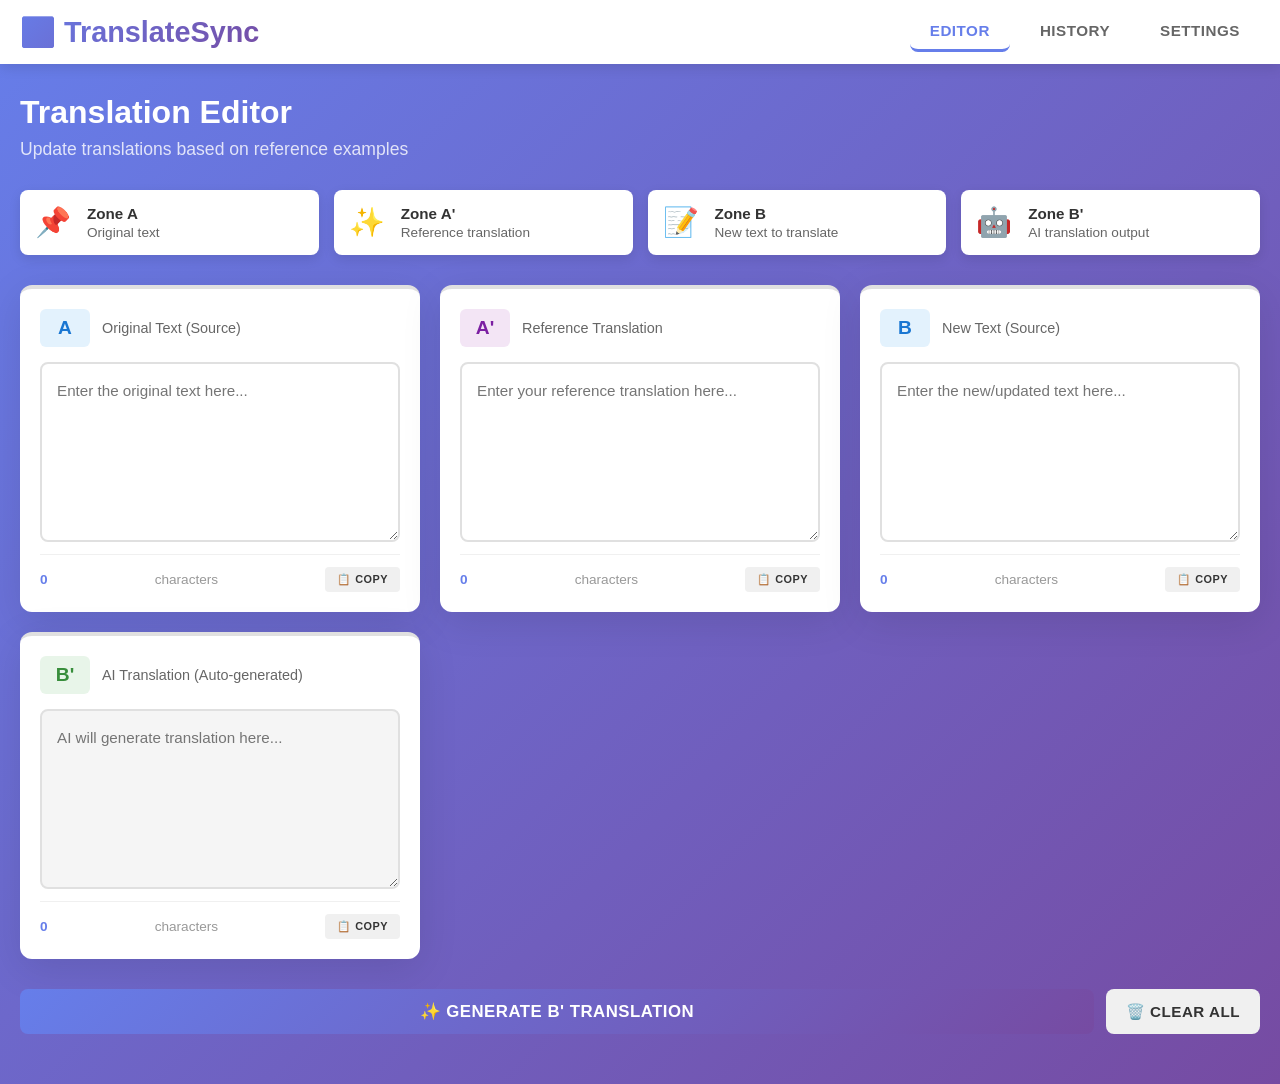
==== index.html @ 2e0e39bb "Initial commit: AI Translation Update Interface with full feature set" ====
<!DOCTYPE html>
<html lang="en">
<head>
    <meta charset="UTF-8">
    <meta name="viewport" content="width=device-width, initial-scale=1.0">
    <title>AI Translation Update Interface</title>
    <link rel="stylesheet" href="styles.css">
</head>
<body>
    <div class="app-container">
        <!-- Navigation -->
        <nav class="navbar">
            <div class="nav-content">
                <h1 class="logo">🔄 TranslateSync</h1>
                <div class="nav-items">
                    <button class="nav-btn active" data-tab="editor">Editor</button>
                    <button class="nav-btn" data-tab="history">History</button>
                    <button class="nav-btn" data-tab="settings">Settings</button>
                </div>
            </div>
        </nav>

        <!-- Main Content -->
        <div class="main-content">
            <!-- Editor Tab -->
            <div class="tab-content active" id="editor-tab">
                <div class="editor-header">
                    <h2>Translation Editor</h2>
                    <p>Update translations based on reference examples</p>
                </div>

                <div class="quick-guide">
                    <div class="guide-item">
                        <span class="guide-icon">📌</span>
                        <div>
                            <h4>Zone A</h4>
                            <p>Original text</p>
                        </div>
                    </div>
                    <div class="guide-item">
                        <span class="guide-icon">✨</span>
                        <div>
                            <h4>Zone A'</h4>
                            <p>Reference translation</p>
                        </div>
                    </div>
                    <div class="guide-item">
                        <span class="guide-icon">📝</span>
                        <div>
                            <h4>Zone B</h4>
                            <p>New text to translate</p>
                        </div>
                    </div>
                    <div class="guide-item">
                        <span class="guide-icon">🤖</span>
                        <div>
                            <h4>Zone B'</h4>
                            <p>AI translation output</p>
                        </div>
                    </div>
                </div>

                <div id="statusMessage" class="status-message"></div>

                <div class="zones-container">
                    <!-- Zone A: Original Text -->
                    <div class="zone">
                        <div class="zone-header">
                            <span class="zone-label source">A</span>
                            <span class="zone-description">Original Text (Source)</span>
                        </div>
                        <textarea id="zoneA" placeholder="Enter the original text here..." class="zone-textarea"></textarea>
                        <div class="zone-footer">
                            <span class="char-count" id="countA">0</span> characters
                            <button class="btn-copy" onclick="copyToClipboard('zoneA')">📋 Copy</button>
                        </div>
                    </div>

                    <!-- Zone A': Reference Translation -->
                    <div class="zone">
                        <div class="zone-header">
                            <span class="zone-label reference">A'</span>
                            <span class="zone-description">Reference Translation</span>
                        </div>
                        <textarea id="zoneAp" placeholder="Enter your reference translation here..." class="zone-textarea"></textarea>
                        <div class="zone-footer">
                            <span class="char-count" id="countAp">0</span> characters
                            <button class="btn-copy" onclick="copyToClipboard('zoneAp')">📋 Copy</button>
                        </div>
                    </div>

                    <!-- Zone B: New Text -->
                    <div class="zone">
                        <div class="zone-header">
                            <span class="zone-label source">B</span>
                            <span class="zone-description">New Text (Source)</span>
                        </div>
                        <textarea id="zoneB" placeholder="Enter the new/updated text here..." class="zone-textarea"></textarea>
                        <div class="zone-footer">
                            <span class="char-count" id="countB">0</span> characters
                            <button class="btn-copy" onclick="copyToClipboard('zoneB')">📋 Copy</button>
                        </div>
                    </div>

                    <!-- Zone B': AI Translation -->
                    <div class="zone">
                        <div class="zone-header">
                            <span class="zone-label ai">B'</span>
                            <span class="zone-description">AI Translation (Auto-generated)</span>
                        </div>
                        <textarea id="zoneBp" placeholder="AI will generate translation here..." class="zone-textarea" disabled></textarea>
                        <div class="zone-footer">
                            <span class="char-count" id="countBp">0</span> characters
                            <button class="btn-copy" onclick="copyToClipboard('zoneBp')">📋 Copy</button>
                        </div>
                    </div>
                </div>

                <div class="button-group">
                    <button class="btn-translate" id="translateBtn" onclick="translateZoneB()">
                        ✨ Generate B' Translation
                    </button>
                    <button class="btn-secondary" onclick="clearAllZones()">
                        🗑️ Clear All
                    </button>
                </div>
            </div>

            <!-- History Tab -->
            <div class="tab-content" id="history-tab">
                <div class="editor-header">
                    <h2>Translation History</h2>
                    <p>Your recent translations</p>
                </div>
                <div id="historyContainer" class="history-container">
                    <p class="empty-state">No translations yet. Start translating to see history!</p>
                </div>
            </div>

            <!-- Settings Tab -->
            <div class="tab-content" id="settings-tab">
                <div class="editor-header">
                    <h2>Settings & Configuration</h2>
                    <p>Customize your translation experience</p>
                </div>
                <div class="settings-grid">
                    <div class="settings-section">
                        <h3>🔑 API Configuration</h3>
                        <div class="setting-group">
                            <label for="apiKey">OpenAI API Key:</label>
                            <div class="input-with-toggle">
                                <input type="password" id="apiKey" placeholder="sk-..." class="setting-input" />
                                <button class="btn-toggle-visibility" onclick="toggleApiKeyVisibility()">👁️</button>
                            </div>
                            <p class="help-text">Get your API key from <a href="https://platform.openai.com/api-keys" target="_blank">OpenAI Platform</a></p>
                        </div>
                    </div>

                    <div class="settings-section">
                        <h3>🤖 Translation Model</h3>
                        <div class="setting-group">
                            <label for="model">Select Model:</label>
                            <select id="model" class="setting-input">
                                <option value="gpt-4-turbo">GPT-4 Turbo (Recommended)</option>
                                <option value="gpt-4">GPT-4</option>
                                <option value="gpt-3.5-turbo">GPT-3.5 Turbo (Fast & Cheap)</option>
                            </select>
                        </div>
                        <div class="setting-group">
                            <label for="temperature">Temperature (Creativity):</label>
                            <input type="range" id="temperature" min="0" max="1" step="0.1" value="0.3" class="setting-input" />
                            <p class="help-text">Lower = more consistent | Higher = more creative</p>
                        </div>
                    </div>

                    <div class="settings-section">
                        <h3>🌍 Language Settings</h3>
                        <div class="setting-group">
                            <label for="targetLanguage">Target Language:</label>
                            <select id="targetLanguage" class="setting-input">
                                <optgroup label="European">
                                    <option value="Spanish">Spanish</option>
                                    <option value="French">French</option>
                                    <option value="German">German</option>
                                    <option value="Italian">Italian</option>
                                    <option value="Portuguese">Portuguese</option>
                                </optgroup>
                                <optgroup label="Asian">
                                    <option value="Japanese">Japanese</option>
                                    <option value="Chinese (Simplified)">Chinese (Simplified)</option>
                                    <option value="Chinese (Traditional)">Chinese (Traditional)</option>
                                    <option value="Korean">Korean</option>
                                    <option value="Thai">Thai</option>
                                </optgroup>
                                <optgroup label="Other">
                                    <option value="Russian">Russian</option>
                                    <option value="Arabic">Arabic</option>
                                    <option value="Hindi">Hindi</option>
                                </optgroup>
                            </select>
                        </div>
                    </div>

                    <div class="settings-section">
                        <h3>💾 Data & Storage</h3>
                        <div class="setting-group">
                            <label>
                                <input type="checkbox" id="autoSave" checked /> Auto-save translations to history
                            </label>
                        </div>
                        <div class="setting-group">
                            <button class="btn-secondary" onclick="downloadHistory()">📥 Download History</button>
                            <button class="btn-secondary btn-danger" onclick="clearHistory()">🗑️ Clear History</button>
                        </div>
                    </div>
                </div>
            </div>
        </div>
    </div>

    <script src="app.js"></script>
</body>
</html>
---- styles.css ----
* {
    margin: 0;
    padding: 0;
    box-sizing: border-box;
}

body {
    font-family: -apple-system, BlinkMacSystemFont, 'Segoe UI', Roboto, Oxygen, Ubuntu, Cantarell, sans-serif;
    background: linear-gradient(135deg, #667eea 0%, #764ba2 100%);
    min-height: 100vh;
    color: #333;
}

.app-container {
    display: flex;
    flex-direction: column;
    min-height: 100vh;
}

/* Navigation */
.navbar {
    background: white;
    box-shadow: 0 4px 12px rgba(0, 0, 0, 0.1);
    position: sticky;
    top: 0;
    z-index: 100;
}

.nav-content {
    max-width: 1400px;
    margin: 0 auto;
    padding: 0 20px;
    display: flex;
    justify-content: space-between;
    align-items: center;
}

.logo {
    font-size: 1.8em;
    font-weight: 700;
    background: linear-gradient(135deg, #667eea 0%, #764ba2 100%);
    -webkit-background-clip: text;
    -webkit-text-fill-color: transparent;
    background-clip: text;
    padding: 15px 0;
}

.nav-items {
    display: flex;
    gap: 10px;
}

.nav-btn {
    padding: 10px 20px;
    border: none;
    background: transparent;
    font-size: 0.95em;
    font-weight: 600;
    cursor: pointer;
    color: #666;
    transition: all 0.3s;
    border-bottom: 3px solid transparent;
}

.nav-btn:hover {
    color: #667eea;
}

.nav-btn.active {
    color: #667eea;
    border-bottom-color: #667eea;
}

/* Main Content */
.main-content {
    flex: 1;
    max-width: 1400px;
    width: 100%;
    margin: 0 auto;
    padding: 30px 20px;
}

.tab-content {
    display: none;
    animation: fadeIn 0.3s ease;
}

.tab-content.active {
    display: block;
}

@keyframes fadeIn {
    from {
        opacity: 0;
        transform: translateY(10px);
    }
    to {
        opacity: 1;
        transform: translateY(0);
    }
}

.editor-header {
    margin-bottom: 30px;
}

.editor-header h2 {
    font-size: 2em;
    color: white;
    margin-bottom: 8px;
}

.editor-header p {
    color: rgba(255, 255, 255, 0.8);
    font-size: 1.1em;
}

/* Quick Guide */
.quick-guide {
    display: grid;
    grid-template-columns: repeat(auto-fit, minmax(200px, 1fr));
    gap: 15px;
    margin-bottom: 30px;
}

.guide-item {
    background: white;
    padding: 15px;
    border-radius: 8px;
    display: flex;
    gap: 12px;
    align-items: flex-start;
    box-shadow: 0 4px 12px rgba(0, 0, 0, 0.1);
}

.guide-icon {
    font-size: 1.8em;
    min-width: 40px;
}

.guide-item h4 {
    font-size: 0.95em;
    color: #333;
    margin-bottom: 3px;
}

.guide-item p {
    font-size: 0.85em;
    color: #666;
}

/* Status Message */
.status-message {
    padding: 15px 20px;
    border-radius: 8px;
    margin-bottom: 20px;
    display: none;
    animation: slideIn 0.3s ease;
    border-left: 4px solid;
}

.status-message.show {
    display: block;
}

.status-message.success {
    background: #e8f5e9;
    color: #2e7d32;
    border-color: #4caf50;
}

.status-message.error {
    background: #ffebee;
    color: #c62828;
    border-color: #f44336;
}

.status-message.loading {
    background: #e3f2fd;
    color: #1565c0;
    border-color: #2196f3;
}

.status-message.info {
    background: #fff3e0;
    color: #e65100;
    border-color: #ff9800;
}

@keyframes slideIn {
    from {
        opacity: 0;
        transform: translateY(-10px);
    }
    to {
        opacity: 1;
        transform: translateY(0);
    }
}

.spinner {
    display: inline-block;
    width: 16px;
    height: 16px;
    border: 2px solid;
    border-right-color: transparent;
    border-radius: 50%;
    animation: spin 0.8s linear infinite;
    margin-right: 8px;
    vertical-align: middle;
}

@keyframes spin {
    to { transform: rotate(360deg); }
}

/* Zones Container */
.zones-container {
    display: grid;
    grid-template-columns: repeat(auto-fit, minmax(320px, 1fr));
    gap: 20px;
    margin-bottom: 30px;
}

.zone {
    background: white;
    border-radius: 12px;
    padding: 20px;
    box-shadow: 0 10px 40px rgba(0, 0, 0, 0.1);
    display: flex;
    flex-direction: column;
    border-top: 4px solid #e0e0e0;
    transition: all 0.3s;
}

.zone:hover {
    box-shadow: 0 15px 50px rgba(0, 0, 0, 0.15);
}

.zone-header {
    display: flex;
    align-items: center;
    margin-bottom: 15px;
    gap: 12px;
}

.zone-label {
    font-size: 1.2em;
    font-weight: 700;
    padding: 8px 14px;
    border-radius: 6px;
    min-width: 50px;
    text-align: center;
    flex-shrink: 0;
}

.zone-label.source {
    background: #e3f2fd;
    color: #1976d2;
}

.zone-label.reference {
    background: #f3e5f5;
    color: #7b1fa2;
}

.zone-label.ai {
    background: #e8f5e9;
    color: #388e3c;
}

.zone-description {
    font-size: 0.9em;
    color: #666;
    font-weight: 500;
}

.zone-textarea {
    flex: 1;
    padding: 15px;
    border: 2px solid #e0e0e0;
    border-radius: 8px;
    font-family: 'Segoe UI', Tahoma, Geneva, Verdana, sans-serif;
    font-size: 0.95em;
    resize: vertical;
    min-height: 180px;
    transition: all 0.3s;
    line-height: 1.6;
}

.zone-textarea:focus {
    outline: none;
    border-color: #667eea;
    box-shadow: 0 0 0 3px rgba(102, 126, 234, 0.1);
}

.zone-textarea:disabled {
    background-color: #f5f5f5;
    color: #999;
    cursor: not-allowed;
}

.zone-footer {
    display: flex;
    justify-content: space-between;
    align-items: center;
    margin-top: 12px;
    padding-top: 12px;
    border-top: 1px solid #f0f0f0;
    font-size: 0.85em;
    color: #999;
}

.char-count {
    font-weight: 600;
    color: #667eea;
}

/* Buttons */
.button-group {
    display: flex;
    gap: 12px;
    margin-bottom: 20px;
    flex-wrap: wrap;
    justify-content: center;
}

button {
    padding: 12px 28px;
    font-size: 1em;
    border: none;
    border-radius: 8px;
    cursor: pointer;
    transition: all 0.3s;
    font-weight: 600;
    text-transform: uppercase;
    letter-spacing: 0.5px;
}

.btn-translate {
    background: linear-gradient(135deg, #667eea 0%, #764ba2 100%);
    color: white;
    flex: 1;
    min-width: 250px;
    font-size: 1.05em;
}

.btn-translate:hover:not(:disabled) {
    transform: translateY(-2px);
    box-shadow: 0 12px 24px rgba(102, 126, 234, 0.4);
}

.btn-translate:disabled {
    opacity: 0.6;
    cursor: not-allowed;
}

.btn-copy {
    background: #f0f0f0;
    color: #333;
    padding: 6px 12px;
    font-size: 0.8em;
    border-radius: 4px;
    transition: all 0.2s;
}

.btn-copy:hover {
    background: #e0e0e0;
    transform: scale(1.05);
}

.btn-secondary {
    background: #f0f0f0;
    color: #333;
    padding: 10px 20px;
    font-size: 0.95em;
}

.btn-secondary:hover {
    background: #e0e0e0;
}

.btn-danger {
    background: #ffebee;
    color: #c62828;
}

.btn-danger:hover {
    background: #ffcdd2;
}

/* Settings */
.settings-grid {
    display: grid;
    grid-template-columns: repeat(auto-fit, minmax(350px, 1fr));
    gap: 20px;
}

.settings-section {
    background: white;
    padding: 25px;
    border-radius: 12px;
    box-shadow: 0 10px 40px rgba(0, 0, 0, 0.1);
}

.settings-section h3 {
    font-size: 1.2em;
    color: #333;
    margin-bottom: 20px;
    padding-bottom: 10px;
    border-bottom: 2px solid #f0f0f0;
}

.setting-group {
    margin-bottom: 18px;
}

.setting-group:last-child {
    margin-bottom: 0;
}

.setting-group label {
    display: block;
    margin-bottom: 8px;
    color: #333;
    font-weight: 600;
    font-size: 0.95em;
}

.setting-input {
    width: 100%;
    padding: 12px;
    border: 2px solid #e0e0e0;
    border-radius: 8px;
    font-size: 0.95em;
    transition: all 0.3s;
}

.setting-input:focus {
    outline: none;
    border-color: #667eea;
    box-shadow: 0 0 0 3px rgba(102, 126, 234, 0.1);
}

.input-with-toggle {
    display: flex;
    gap: 8px;
    align-items: stretch;
}

.input-with-toggle input {
    flex: 1;
}

.btn-toggle-visibility {
    padding: 8px 12px;
    background: #f0f0f0;
    border: 2px solid #e0e0e0;
    border-radius: 8px;
    cursor: pointer;
    font-size: 1em;
}

.btn-toggle-visibility:hover {
    background: #e0e0e0;
}

.help-text {
    font-size: 0.85em;
    color: #999;
    margin-top: 6px;
}

.help-text a {
    color: #667eea;
    text-decoration: none;
}

.help-text a:hover {
    text-decoration: underline;
}

/* History */
.history-container {
    display: grid;
    grid-template-columns: repeat(auto-fill, minmax(300px, 1fr));
    gap: 20px;
}

.history-item {
    background: white;
    padding: 20px;
    border-radius: 12px;
    box-shadow: 0 10px 40px rgba(0, 0, 0, 0.1);
    border-left: 4px solid #667eea;
}

.history-item-time {
    font-size: 0.8em;
    color: #999;
    margin-bottom: 10px;
}

.history-item-text {
    font-size: 0.95em;
    color: #333;
    margin-bottom: 12px;
    line-height: 1.5;
    max-height: 100px;
    overflow: hidden;
    text-overflow: ellipsis;
}

.history-item-text strong {
    color: #667eea;
}

.history-item-actions {
    display: flex;
    gap: 8px;
    margin-top: 12px;
}

.history-item-actions button {
    flex: 1;
    padding: 8px;
    font-size: 0.85em;
}

.empty-state {
    grid-column: 1 / -1;
    text-align: center;
    padding: 60px 20px;
    color: white;
    font-size: 1.1em;
}

/* Responsive */
@media (max-width: 768px) {
    .zones-container {
        grid-template-columns: 1fr;
    }

    .settings-grid {
        grid-template-columns: 1fr;
    }

    .nav-content {
        flex-direction: column;
        gap: 10px;
    }

    .nav-items {
        width: 100%;
        justify-content: space-around;
    }

    .editor-header h2 {
        font-size: 1.5em;
    }

    .button-group {
        flex-direction: column;
    }

    .btn-translate {
        min-width: auto;
    }

    .quick-guide {
        grid-template-columns: repeat(2, 1fr);
    }

    .zone-textarea {
        min-height: 150px;
    }
}

@media (max-width: 480px) {
    .main-content {
        padding: 15px 10px;
    }

    .zones-container {
        gap: 15px;
    }

    .zone {
        padding: 15px;
    }

    .quick-guide {
        grid-template-columns: 1fr;
    }

    .guide-item {
        padding: 12px;
    }

    .logo {
        font-size: 1.3em;
    }
}
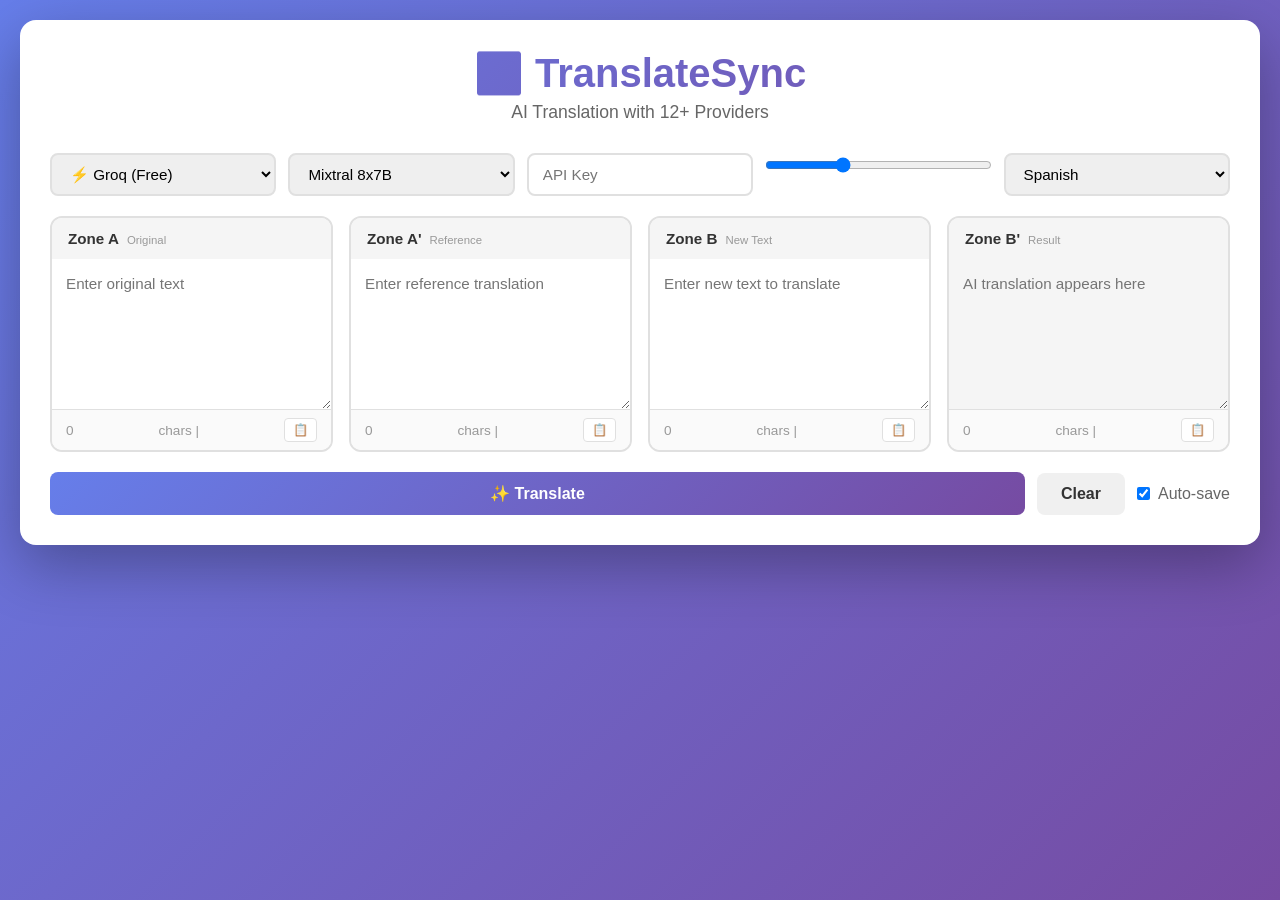
==== commit 1a5b46eb: "Complete rewrite: Multi-provider support with optimized single-page UI" ====
--- a/index.html
+++ b/index.html
@@ -3,218 +3,71 @@
 <head>
     <meta charset="UTF-8">
     <meta name="viewport" content="width=device-width, initial-scale=1.0">
-    <title>AI Translation Update Interface</title>
+    <title>TranslateSync</title>
     <link rel="stylesheet" href="styles.css">
 </head>
 <body>
-    <div class="app-container">
-        <!-- Navigation -->
-        <nav class="navbar">
-            <div class="nav-content">
-                <h1 class="logo">🔄 TranslateSync</h1>
-                <div class="nav-items">
-                    <button class="nav-btn active" data-tab="editor">Editor</button>
-                    <button class="nav-btn" data-tab="history">History</button>
-                    <button class="nav-btn" data-tab="settings">Settings</button>
-                </div>
-            </div>
-        </nav>
+    <div class="container">
+        <header>
+            <h1>🔄 TranslateSync</h1>
+            <p>AI Translation with 12+ Providers</p>
+        </header>
 
-        <!-- Main Content -->
-        <div class="main-content">
-            <!-- Editor Tab -->
-            <div class="tab-content active" id="editor-tab">
-                <div class="editor-header">
-                    <h2>Translation Editor</h2>
-                    <p>Update translations based on reference examples</p>
-                </div>
+        <div class="settings-bar">
+            <select id="provider" class="control">
+                <option value="">Select Provider</option>
+            </select>
+            <select id="model" class="control">
+                <option value="">Select Model</option>
+            </select>
+            <input type="password" id="apiKey" class="control" placeholder="API Key" />
+            <input type="range" id="temperature" class="control" min="0" max="1" step="0.1" value="0.3" title="Temperature" />
+            <select id="language" class="control">
+                <option value="Spanish">Spanish</option>
+                <option value="French">French</option>
+                <option value="German">German</option>
+                <option value="Japanese">Japanese</option>
+                <option value="Chinese (Simplified)">Chinese (Simplified)</option>
+                <option value="Korean">Korean</option>
+                <option value="Portuguese">Portuguese</option>
+                <option value="Russian">Russian</option>
+                <option value="Arabic">Arabic</option>
+                <option value="Italian">Italian</option>
+            </select>
+        </div>
 
-                <div class="quick-guide">
-                    <div class="guide-item">
-                        <span class="guide-icon">📌</span>
-                        <div>
-                            <h4>Zone A</h4>
-                            <p>Original text</p>
-                        </div>
-                    </div>
-                    <div class="guide-item">
-                        <span class="guide-icon">✨</span>
-                        <div>
-                            <h4>Zone A'</h4>
-                            <p>Reference translation</p>
-                        </div>
-                    </div>
-                    <div class="guide-item">
-                        <span class="guide-icon">📝</span>
-                        <div>
-                            <h4>Zone B</h4>
-                            <p>New text to translate</p>
-                        </div>
-                    </div>
-                    <div class="guide-item">
-                        <span class="guide-icon">🤖</span>
-                        <div>
-                            <h4>Zone B'</h4>
-                            <p>AI translation output</p>
-                        </div>
-                    </div>
-                </div>
+        <div class="status" id="status"></div>
 
-                <div id="statusMessage" class="status-message"></div>
-
-                <div class="zones-container">
-                    <!-- Zone A: Original Text -->
-                    <div class="zone">
-                        <div class="zone-header">
-                            <span class="zone-label source">A</span>
-                            <span class="zone-description">Original Text (Source)</span>
-                        </div>
-                        <textarea id="zoneA" placeholder="Enter the original text here..." class="zone-textarea"></textarea>
-                        <div class="zone-footer">
-                            <span class="char-count" id="countA">0</span> characters
-                            <button class="btn-copy" onclick="copyToClipboard('zoneA')">📋 Copy</button>
-                        </div>
-                    </div>
-
-                    <!-- Zone A': Reference Translation -->
-                    <div class="zone">
-                        <div class="zone-header">
-                            <span class="zone-label reference">A'</span>
-                            <span class="zone-description">Reference Translation</span>
-                        </div>
-                        <textarea id="zoneAp" placeholder="Enter your reference translation here..." class="zone-textarea"></textarea>
-                        <div class="zone-footer">
-                            <span class="char-count" id="countAp">0</span> characters
-                            <button class="btn-copy" onclick="copyToClipboard('zoneAp')">📋 Copy</button>
-                        </div>
-                    </div>
-
-                    <!-- Zone B: New Text -->
-                    <div class="zone">
-                        <div class="zone-header">
-                            <span class="zone-label source">B</span>
-                            <span class="zone-description">New Text (Source)</span>
-                        </div>
-                        <textarea id="zoneB" placeholder="Enter the new/updated text here..." class="zone-textarea"></textarea>
-                        <div class="zone-footer">
-                            <span class="char-count" id="countB">0</span> characters
-                            <button class="btn-copy" onclick="copyToClipboard('zoneB')">📋 Copy</button>
-                        </div>
-                    </div>
-
-                    <!-- Zone B': AI Translation -->
-                    <div class="zone">
-                        <div class="zone-header">
-                            <span class="zone-label ai">B'</span>
-                            <span class="zone-description">AI Translation (Auto-generated)</span>
-                        </div>
-                        <textarea id="zoneBp" placeholder="AI will generate translation here..." class="zone-textarea" disabled></textarea>
-                        <div class="zone-footer">
-                            <span class="char-count" id="countBp">0</span> characters
-                            <button class="btn-copy" onclick="copyToClipboard('zoneBp')">📋 Copy</button>
-                        </div>
-                    </div>
-                </div>
-
-                <div class="button-group">
-                    <button class="btn-translate" id="translateBtn" onclick="translateZoneB()">
-                        ✨ Generate B' Translation
-                    </button>
-                    <button class="btn-secondary" onclick="clearAllZones()">
-                        🗑️ Clear All
-                    </button>
-                </div>
+        <div class="zones">
+            <div class="zone">
+                <label>Zone A<br><small>Original</small></label>
+                <textarea id="zoneA" placeholder="Enter original text"></textarea>
+                <div class="zone-info"><span id="countA">0</span> chars | <button class="btn-mini" onclick="copy('zoneA')">📋</button></div>
             </div>
 
-            <!-- History Tab -->
-            <div class="tab-content" id="history-tab">
-                <div class="editor-header">
-                    <h2>Translation History</h2>
-                    <p>Your recent translations</p>
-                </div>
-                <div id="historyContainer" class="history-container">
-                    <p class="empty-state">No translations yet. Start translating to see history!</p>
-                </div>
+            <div class="zone">
+                <label>Zone A'<br><small>Reference</small></label>
+                <textarea id="zoneAp" placeholder="Enter reference translation"></textarea>
+                <div class="zone-info"><span id="countAp">0</span> chars | <button class="btn-mini" onclick="copy('zoneAp')">📋</button></div>
             </div>
 
-            <!-- Settings Tab -->
-            <div class="tab-content" id="settings-tab">
-                <div class="editor-header">
-                    <h2>Settings & Configuration</h2>
-                    <p>Customize your translation experience</p>
-                </div>
-                <div class="settings-grid">
-                    <div class="settings-section">
-                        <h3>🔑 API Configuration</h3>
-                        <div class="setting-group">
-                            <label for="apiKey">OpenAI API Key:</label>
-                            <div class="input-with-toggle">
-                                <input type="password" id="apiKey" placeholder="sk-..." class="setting-input" />
-                                <button class="btn-toggle-visibility" onclick="toggleApiKeyVisibility()">👁️</button>
-                            </div>
-                            <p class="help-text">Get your API key from <a href="https://platform.openai.com/api-keys" target="_blank">OpenAI Platform</a></p>
-                        </div>
-                    </div>
+            <div class="zone">
+                <label>Zone B<br><small>New Text</small></label>
+                <textarea id="zoneB" placeholder="Enter new text to translate"></textarea>
+                <div class="zone-info"><span id="countB">0</span> chars | <button class="btn-mini" onclick="copy('zoneB')">📋</button></div>
+            </div>
 
-                    <div class="settings-section">
-                        <h3>🤖 Translation Model</h3>
-                        <div class="setting-group">
-                            <label for="model">Select Model:</label>
-                            <select id="model" class="setting-input">
-                                <option value="gpt-4-turbo">GPT-4 Turbo (Recommended)</option>
-                                <option value="gpt-4">GPT-4</option>
-                                <option value="gpt-3.5-turbo">GPT-3.5 Turbo (Fast & Cheap)</option>
-                            </select>
-                        </div>
-                        <div class="setting-group">
-                            <label for="temperature">Temperature (Creativity):</label>
-                            <input type="range" id="temperature" min="0" max="1" step="0.1" value="0.3" class="setting-input" />
-                            <p class="help-text">Lower = more consistent | Higher = more creative</p>
-                        </div>
-                    </div>
+            <div class="zone">
+                <label>Zone B'<br><small>Result</small></label>
+                <textarea id="zoneBp" placeholder="AI translation appears here" disabled></textarea>
+                <div class="zone-info"><span id="countBp">0</span> chars | <button class="btn-mini" onclick="copy('zoneBp')">📋</button></div>
+            </div>
+        </div>
 
-                    <div class="settings-section">
-                        <h3>🌍 Language Settings</h3>
-                        <div class="setting-group">
-                            <label for="targetLanguage">Target Language:</label>
-                            <select id="targetLanguage" class="setting-input">
-                                <optgroup label="European">
-                                    <option value="Spanish">Spanish</option>
-                                    <option value="French">French</option>
-                                    <option value="German">German</option>
-                                    <option value="Italian">Italian</option>
-                                    <option value="Portuguese">Portuguese</option>
-                                </optgroup>
-                                <optgroup label="Asian">
-                                    <option value="Japanese">Japanese</option>
-                                    <option value="Chinese (Simplified)">Chinese (Simplified)</option>
-                                    <option value="Chinese (Traditional)">Chinese (Traditional)</option>
-                                    <option value="Korean">Korean</option>
-                                    <option value="Thai">Thai</option>
-                                </optgroup>
-                                <optgroup label="Other">
-                                    <option value="Russian">Russian</option>
-                                    <option value="Arabic">Arabic</option>
-                                    <option value="Hindi">Hindi</option>
-                                </optgroup>
-                            </select>
-                        </div>
-                    </div>
-
-                    <div class="settings-section">
-                        <h3>💾 Data & Storage</h3>
-                        <div class="setting-group">
-                            <label>
-                                <input type="checkbox" id="autoSave" checked /> Auto-save translations to history
-                            </label>
-                        </div>
-                        <div class="setting-group">
-                            <button class="btn-secondary" onclick="downloadHistory()">📥 Download History</button>
-                            <button class="btn-secondary btn-danger" onclick="clearHistory()">🗑️ Clear History</button>
-                        </div>
-                    </div>
-                </div>
-            </div>
+        <div class="actions">
+            <button class="btn-primary" onclick="translate()">✨ Translate</button>
+            <button class="btn-secondary" onclick="clear()">Clear</button>
+            <label><input type="checkbox" id="autoSave" checked /> Auto-save</label>
         </div>
     </div>
 
--- a/styles.css
+++ b/styles.css
@@ -5,599 +5,263 @@
 }
 
 body {
-    font-family: -apple-system, BlinkMacSystemFont, 'Segoe UI', Roboto, Oxygen, Ubuntu, Cantarell, sans-serif;
+    font-family: -apple-system, BlinkMacSystemFont, 'Segoe UI', Roboto, sans-serif;
     background: linear-gradient(135deg, #667eea 0%, #764ba2 100%);
     min-height: 100vh;
-    color: #333;
-}
-
-.app-container {
-    display: flex;
-    flex-direction: column;
-    min-height: 100vh;
-}
-
-/* Navigation */
-.navbar {
-    background: white;
-    box-shadow: 0 4px 12px rgba(0, 0, 0, 0.1);
-    position: sticky;
-    top: 0;
-    z-index: 100;
-}
-
-.nav-content {
+    padding: 20px;
+}
+
+.container {
     max-width: 1400px;
     margin: 0 auto;
-    padding: 0 20px;
-    display: flex;
-    justify-content: space-between;
-    align-items: center;
-}
-
-.logo {
-    font-size: 1.8em;
-    font-weight: 700;
+    background: white;
+    border-radius: 16px;
+    padding: 30px;
+    box-shadow: 0 20px 60px rgba(0, 0, 0, 0.3);
+}
+
+header {
+    text-align: center;
+    margin-bottom: 30px;
+}
+
+header h1 {
+    font-size: 2.5em;
     background: linear-gradient(135deg, #667eea 0%, #764ba2 100%);
     -webkit-background-clip: text;
     -webkit-text-fill-color: transparent;
-    background-clip: text;
-    padding: 15px 0;
-}
-
-.nav-items {
-    display: flex;
-    gap: 10px;
-}
-
-.nav-btn {
-    padding: 10px 20px;
-    border: none;
-    background: transparent;
-    font-size: 0.95em;
-    font-weight: 600;
-    cursor: pointer;
+    margin-bottom: 5px;
+}
+
+header p {
     color: #666;
-    transition: all 0.3s;
-    border-bottom: 3px solid transparent;
-}
-
-.nav-btn:hover {
-    color: #667eea;
-}
-
-.nav-btn.active {
-    color: #667eea;
-    border-bottom-color: #667eea;
-}
-
-/* Main Content */
-.main-content {
-    flex: 1;
-    max-width: 1400px;
-    width: 100%;
-    margin: 0 auto;
-    padding: 30px 20px;
-}
-
-.tab-content {
-    display: none;
-    animation: fadeIn 0.3s ease;
-}
-
-.tab-content.active {
-    display: block;
-}
-
-@keyframes fadeIn {
-    from {
-        opacity: 0;
-        transform: translateY(10px);
-    }
-    to {
-        opacity: 1;
-        transform: translateY(0);
-    }
-}
-
-.editor-header {
-    margin-bottom: 30px;
-}
-
-.editor-header h2 {
-    font-size: 2em;
-    color: white;
-    margin-bottom: 8px;
-}
-
-.editor-header p {
-    color: rgba(255, 255, 255, 0.8);
     font-size: 1.1em;
 }
 
-/* Quick Guide */
-.quick-guide {
+.settings-bar {
     display: grid;
-    grid-template-columns: repeat(auto-fit, minmax(200px, 1fr));
-    gap: 15px;
-    margin-bottom: 30px;
-}
-
-.guide-item {
-    background: white;
-    padding: 15px;
-    border-radius: 8px;
-    display: flex;
-    gap: 12px;
-    align-items: flex-start;
-    box-shadow: 0 4px 12px rgba(0, 0, 0, 0.1);
-}
-
-.guide-icon {
-    font-size: 1.8em;
-    min-width: 40px;
-}
-
-.guide-item h4 {
-    font-size: 0.95em;
-    color: #333;
-    margin-bottom: 3px;
-}
-
-.guide-item p {
-    font-size: 0.85em;
-    color: #666;
-}
-
-/* Status Message */
-.status-message {
-    padding: 15px 20px;
-    border-radius: 8px;
-    margin-bottom: 20px;
-    display: none;
-    animation: slideIn 0.3s ease;
-    border-left: 4px solid;
-}
-
-.status-message.show {
-    display: block;
-}
-
-.status-message.success {
-    background: #e8f5e9;
-    color: #2e7d32;
-    border-color: #4caf50;
-}
-
-.status-message.error {
-    background: #ffebee;
-    color: #c62828;
-    border-color: #f44336;
-}
-
-.status-message.loading {
-    background: #e3f2fd;
-    color: #1565c0;
-    border-color: #2196f3;
-}
-
-.status-message.info {
-    background: #fff3e0;
-    color: #e65100;
-    border-color: #ff9800;
-}
-
-@keyframes slideIn {
-    from {
-        opacity: 0;
-        transform: translateY(-10px);
-    }
-    to {
-        opacity: 1;
-        transform: translateY(0);
-    }
-}
-
-.spinner {
-    display: inline-block;
-    width: 16px;
-    height: 16px;
-    border: 2px solid;
-    border-right-color: transparent;
-    border-radius: 50%;
-    animation: spin 0.8s linear infinite;
-    margin-right: 8px;
-    vertical-align: middle;
-}
-
-@keyframes spin {
-    to { transform: rotate(360deg); }
-}
-
-/* Zones Container */
-.zones-container {
-    display: grid;
-    grid-template-columns: repeat(auto-fit, minmax(320px, 1fr));
-    gap: 20px;
-    margin-bottom: 30px;
-}
-
-.zone {
-    background: white;
-    border-radius: 12px;
-    padding: 20px;
-    box-shadow: 0 10px 40px rgba(0, 0, 0, 0.1);
-    display: flex;
-    flex-direction: column;
-    border-top: 4px solid #e0e0e0;
-    transition: all 0.3s;
-}
-
-.zone:hover {
-    box-shadow: 0 15px 50px rgba(0, 0, 0, 0.15);
-}
-
-.zone-header {
-    display: flex;
-    align-items: center;
-    margin-bottom: 15px;
-    gap: 12px;
-}
-
-.zone-label {
-    font-size: 1.2em;
-    font-weight: 700;
-    padding: 8px 14px;
-    border-radius: 6px;
-    min-width: 50px;
-    text-align: center;
-    flex-shrink: 0;
-}
-
-.zone-label.source {
-    background: #e3f2fd;
-    color: #1976d2;
-}
-
-.zone-label.reference {
-    background: #f3e5f5;
-    color: #7b1fa2;
-}
-
-.zone-label.ai {
-    background: #e8f5e9;
-    color: #388e3c;
-}
-
-.zone-description {
-    font-size: 0.9em;
-    color: #666;
-    font-weight: 500;
-}
-
-.zone-textarea {
-    flex: 1;
-    padding: 15px;
-    border: 2px solid #e0e0e0;
-    border-radius: 8px;
-    font-family: 'Segoe UI', Tahoma, Geneva, Verdana, sans-serif;
-    font-size: 0.95em;
-    resize: vertical;
-    min-height: 180px;
-    transition: all 0.3s;
-    line-height: 1.6;
-}
-
-.zone-textarea:focus {
-    outline: none;
-    border-color: #667eea;
-    box-shadow: 0 0 0 3px rgba(102, 126, 234, 0.1);
-}
-
-.zone-textarea:disabled {
-    background-color: #f5f5f5;
-    color: #999;
-    cursor: not-allowed;
-}
-
-.zone-footer {
-    display: flex;
-    justify-content: space-between;
-    align-items: center;
-    margin-top: 12px;
-    padding-top: 12px;
-    border-top: 1px solid #f0f0f0;
-    font-size: 0.85em;
-    color: #999;
-}
-
-.char-count {
-    font-weight: 600;
-    color: #667eea;
-}
-
-/* Buttons */
-.button-group {
-    display: flex;
+    grid-template-columns: repeat(auto-fit, minmax(150px, 1fr));
     gap: 12px;
     margin-bottom: 20px;
-    flex-wrap: wrap;
-    justify-content: center;
-}
-
-button {
-    padding: 12px 28px;
-    font-size: 1em;
-    border: none;
-    border-radius: 8px;
-    cursor: pointer;
-    transition: all 0.3s;
-    font-weight: 600;
-    text-transform: uppercase;
-    letter-spacing: 0.5px;
-}
-
-.btn-translate {
-    background: linear-gradient(135deg, #667eea 0%, #764ba2 100%);
-    color: white;
-    flex: 1;
-    min-width: 250px;
-    font-size: 1.05em;
-}
-
-.btn-translate:hover:not(:disabled) {
-    transform: translateY(-2px);
-    box-shadow: 0 12px 24px rgba(102, 126, 234, 0.4);
-}
-
-.btn-translate:disabled {
-    opacity: 0.6;
-    cursor: not-allowed;
-}
-
-.btn-copy {
-    background: #f0f0f0;
-    color: #333;
-    padding: 6px 12px;
-    font-size: 0.8em;
-    border-radius: 4px;
-    transition: all 0.2s;
-}
-
-.btn-copy:hover {
-    background: #e0e0e0;
-    transform: scale(1.05);
-}
-
-.btn-secondary {
-    background: #f0f0f0;
-    color: #333;
-    padding: 10px 20px;
-    font-size: 0.95em;
-}
-
-.btn-secondary:hover {
-    background: #e0e0e0;
-}
-
-.btn-danger {
-    background: #ffebee;
-    color: #c62828;
-}
-
-.btn-danger:hover {
-    background: #ffcdd2;
-}
-
-/* Settings */
-.settings-grid {
-    display: grid;
-    grid-template-columns: repeat(auto-fit, minmax(350px, 1fr));
-    gap: 20px;
-}
-
-.settings-section {
-    background: white;
-    padding: 25px;
-    border-radius: 12px;
-    box-shadow: 0 10px 40px rgba(0, 0, 0, 0.1);
-}
-
-.settings-section h3 {
-    font-size: 1.2em;
-    color: #333;
-    margin-bottom: 20px;
-    padding-bottom: 10px;
-    border-bottom: 2px solid #f0f0f0;
-}
-
-.setting-group {
-    margin-bottom: 18px;
-}
-
-.setting-group:last-child {
-    margin-bottom: 0;
-}
-
-.setting-group label {
-    display: block;
-    margin-bottom: 8px;
-    color: #333;
-    font-weight: 600;
-    font-size: 0.95em;
-}
-
-.setting-input {
-    width: 100%;
-    padding: 12px;
+}
+
+.control {
+    padding: 10px 14px;
     border: 2px solid #e0e0e0;
     border-radius: 8px;
     font-size: 0.95em;
     transition: all 0.3s;
 }
 
-.setting-input:focus {
+.control:focus {
     outline: none;
     border-color: #667eea;
     box-shadow: 0 0 0 3px rgba(102, 126, 234, 0.1);
 }
 
-.input-with-toggle {
-    display: flex;
-    gap: 8px;
-    align-items: stretch;
-}
-
-.input-with-toggle input {
+input[type="range"] {
+    height: 8px;
+    cursor: pointer;
+}
+
+.status {
+    padding: 12px 16px;
+    border-radius: 8px;
+    margin-bottom: 20px;
+    display: none;
+    font-weight: 500;
+}
+
+.status.show {
+    display: block;
+    animation: slideDown 0.3s ease;
+}
+
+.status.success {
+    background: #e8f5e9;
+    color: #2e7d32;
+    border-left: 4px solid #4caf50;
+}
+
+.status.error {
+    background: #ffebee;
+    color: #c62828;
+    border-left: 4px solid #f44336;
+}
+
+.status.loading {
+    background: #e3f2fd;
+    color: #1565c0;
+    border-left: 4px solid #2196f3;
+}
+
+@keyframes slideDown {
+    from {
+        opacity: 0;
+        transform: translateY(-10px);
+    }
+    to {
+        opacity: 1;
+        transform: translateY(0);
+    }
+}
+
+.zones {
+    display: grid;
+    grid-template-columns: repeat(auto-fit, minmax(280px, 1fr));
+    gap: 16px;
+    margin-bottom: 20px;
+}
+
+.zone {
+    display: flex;
+    flex-direction: column;
+    border: 2px solid #e0e0e0;
+    border-radius: 12px;
+    overflow: hidden;
+    transition: all 0.3s;
+}
+
+.zone:hover {
+    border-color: #667eea;
+    box-shadow: 0 8px 24px rgba(102, 126, 234, 0.15);
+}
+
+.zone label {
+    padding: 12px 16px;
+    background: #f5f5f5;
+    font-weight: 600;
+    font-size: 0.95em;
+    color: #333;
+}
+
+.zone small {
+    display: block;
+    color: #999;
+    font-size: 0.75em;
+    font-weight: 400;
+    margin-top: 3px;
+}
+
+.zone textarea {
     flex: 1;
-}
-
-.btn-toggle-visibility {
-    padding: 8px 12px;
-    background: #f0f0f0;
-    border: 2px solid #e0e0e0;
-    border-radius: 8px;
-    cursor: pointer;
-    font-size: 1em;
-}
-
-.btn-toggle-visibility:hover {
-    background: #e0e0e0;
-}
-
-.help-text {
+    padding: 14px;
+    border: none;
+    font-family: inherit;
+    font-size: 0.95em;
+    resize: vertical;
+    min-height: 150px;
+    line-height: 1.5;
+}
+
+.zone textarea:focus {
+    outline: none;
+    background: #fafafa;
+}
+
+.zone textarea:disabled {
+    background: #f5f5f5;
+    color: #999;
+}
+
+.zone-info {
+    padding: 8px 14px;
+    background: #fafafa;
     font-size: 0.85em;
     color: #999;
-    margin-top: 6px;
-}
-
-.help-text a {
-    color: #667eea;
-    text-decoration: none;
-}
-
-.help-text a:hover {
-    text-decoration: underline;
-}
-
-/* History */
-.history-container {
-    display: grid;
-    grid-template-columns: repeat(auto-fill, minmax(300px, 1fr));
-    gap: 20px;
-}
-
-.history-item {
+    display: flex;
+    justify-content: space-between;
+    align-items: center;
+    border-top: 1px solid #e0e0e0;
+}
+
+.btn-mini {
     background: white;
-    padding: 20px;
-    border-radius: 12px;
-    box-shadow: 0 10px 40px rgba(0, 0, 0, 0.1);
-    border-left: 4px solid #667eea;
-}
-
-.history-item-time {
-    font-size: 0.8em;
-    color: #999;
-    margin-bottom: 10px;
-}
-
-.history-item-text {
-    font-size: 0.95em;
+    border: 1px solid #e0e0e0;
+    padding: 4px 8px;
+    border-radius: 4px;
+    cursor: pointer;
+    font-size: 0.9em;
+    transition: all 0.2s;
+}
+
+.btn-mini:hover {
+    background: #f0f0f0;
+}
+
+.actions {
+    display: flex;
+    gap: 12px;
+    align-items: center;
+    flex-wrap: wrap;
+}
+
+button {
+    border: none;
+    border-radius: 8px;
+    padding: 12px 24px;
+    font-size: 1em;
+    font-weight: 600;
+    cursor: pointer;
+    transition: all 0.3s;
+}
+
+.btn-primary {
+    background: linear-gradient(135deg, #667eea 0%, #764ba2 100%);
+    color: white;
+    flex: 1;
+    min-width: 200px;
+}
+
+.btn-primary:hover {
+    transform: translateY(-2px);
+    box-shadow: 0 8px 20px rgba(102, 126, 234, 0.4);
+}
+
+.btn-primary:disabled {
+    opacity: 0.6;
+    cursor: not-allowed;
+}
+
+.btn-secondary {
+    background: #f0f0f0;
     color: #333;
-    margin-bottom: 12px;
-    line-height: 1.5;
-    max-height: 100px;
-    overflow: hidden;
-    text-overflow: ellipsis;
-}
-
-.history-item-text strong {
-    color: #667eea;
-}
-
-.history-item-actions {
-    display: flex;
+}
+
+.btn-secondary:hover {
+    background: #e0e0e0;
+}
+
+label {
+    display: flex;
+    align-items: center;
     gap: 8px;
-    margin-top: 12px;
-}
-
-.history-item-actions button {
-    flex: 1;
-    padding: 8px;
-    font-size: 0.85em;
-}
-
-.empty-state {
-    grid-column: 1 / -1;
-    text-align: center;
-    padding: 60px 20px;
-    color: white;
-    font-size: 1.1em;
-}
-
-/* Responsive */
+    font-weight: 500;
+    color: #666;
+}
+
+input[type="checkbox"] {
+    cursor: pointer;
+}
+
 @media (max-width: 768px) {
-    .zones-container {
+    .container {
+        padding: 20px;
+    }
+
+    header h1 {
+        font-size: 1.8em;
+    }
+
+    .zones {
         grid-template-columns: 1fr;
     }
 
-    .settings-grid {
-        grid-template-columns: 1fr;
-    }
-
-    .nav-content {
-        flex-direction: column;
-        gap: 10px;
-    }
-
-    .nav-items {
-        width: 100%;
-        justify-content: space-around;
-    }
-
-    .editor-header h2 {
-        font-size: 1.5em;
-    }
-
-    .button-group {
-        flex-direction: column;
-    }
-
-    .btn-translate {
+    .settings-bar {
+        grid-template-columns: repeat(2, 1fr);
+    }
+
+    .btn-primary {
         min-width: auto;
     }
-
-    .quick-guide {
-        grid-template-columns: repeat(2, 1fr);
-    }
-
-    .zone-textarea {
-        min-height: 150px;
-    }
-}
-
-@media (max-width: 480px) {
-    .main-content {
-        padding: 15px 10px;
-    }
-
-    .zones-container {
-        gap: 15px;
-    }
-
-    .zone {
-        padding: 15px;
-    }
-
-    .quick-guide {
-        grid-template-columns: 1fr;
-    }
-
-    .guide-item {
-        padding: 12px;
-    }
-
-    .logo {
-        font-size: 1.3em;
-    }
 }
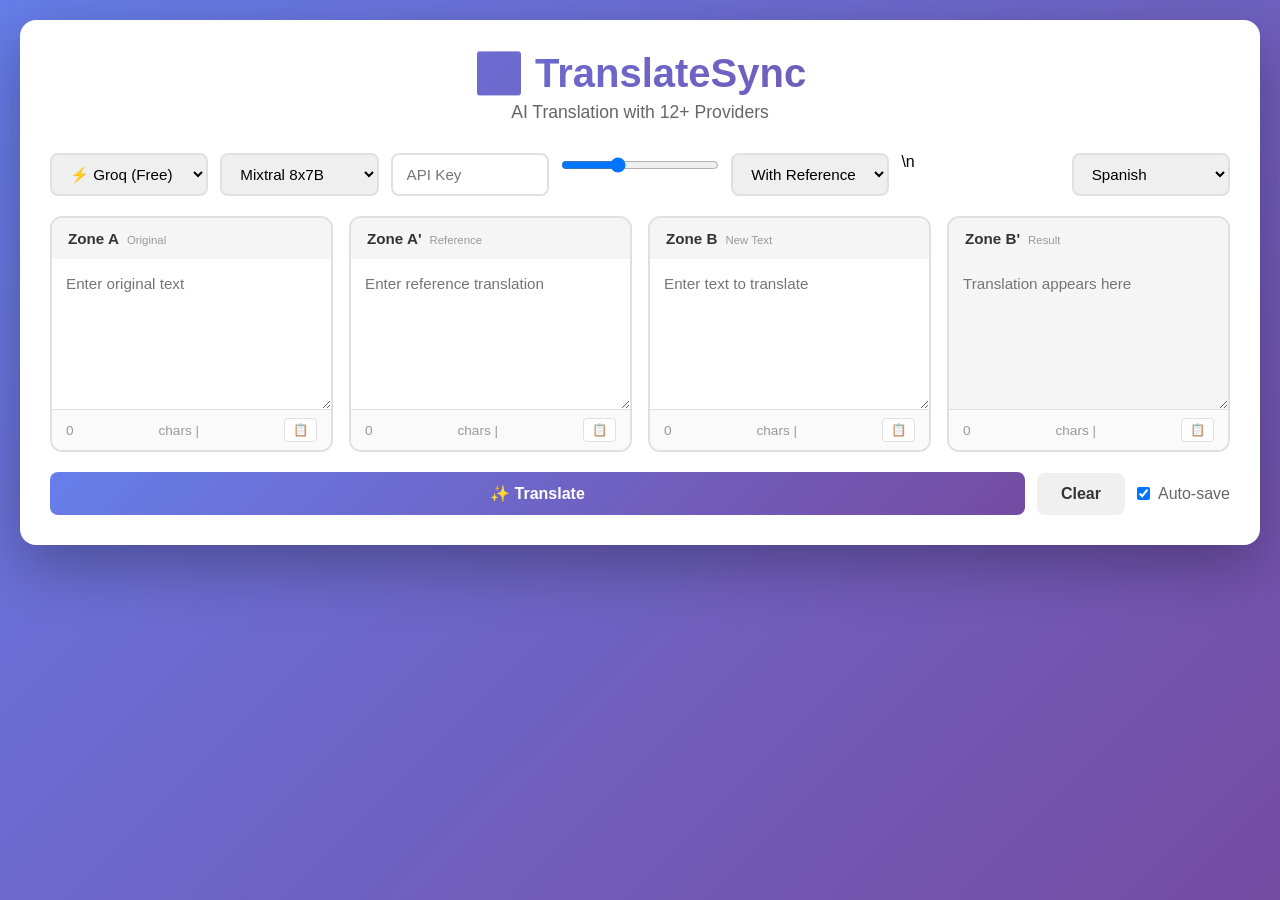
==== commit 1a3fc1c1: "Add Traditional Chinese (HK) and direct translation mode" ====
--- a/index.html
+++ b/index.html
@@ -22,12 +22,13 @@
             </select>
             <input type="password" id="apiKey" class="control" placeholder="API Key" />
             <input type="range" id="temperature" class="control" min="0" max="1" step="0.1" value="0.3" title="Temperature" />
-            <select id="language" class="control">
+            <select id="mode" class="control">\n                <option value="reference">With Reference (A→A'→B)</option>\n                <option value="direct">Direct Translation (B only)</option>\n            </select>\n            <select id="language" class="control">
                 <option value="Spanish">Spanish</option>
                 <option value="French">French</option>
                 <option value="German">German</option>
                 <option value="Japanese">Japanese</option>
                 <option value="Chinese (Simplified)">Chinese (Simplified)</option>
+                <option value="Traditional Chinese (HK)">Traditional Chinese (HK)</option>
                 <option value="Korean">Korean</option>
                 <option value="Portuguese">Portuguese</option>
                 <option value="Russian">Russian</option>
@@ -38,14 +39,14 @@
 
         <div class="status" id="status"></div>
 
-        <div class="zones">
-            <div class="zone">
+        <div class="zones" id="zonesContainer">
+            <div class="zone" id="zoneA-container">
                 <label>Zone A<br><small>Original</small></label>
                 <textarea id="zoneA" placeholder="Enter original text"></textarea>
                 <div class="zone-info"><span id="countA">0</span> chars | <button class="btn-mini" onclick="copy('zoneA')">📋</button></div>
             </div>
 
-            <div class="zone">
+            <div class="zone" id="zoneAp-container">
                 <label>Zone A'<br><small>Reference</small></label>
                 <textarea id="zoneAp" placeholder="Enter reference translation"></textarea>
                 <div class="zone-info"><span id="countAp">0</span> chars | <button class="btn-mini" onclick="copy('zoneAp')">📋</button></div>
@@ -53,20 +54,20 @@
 
             <div class="zone">
                 <label>Zone B<br><small>New Text</small></label>
-                <textarea id="zoneB" placeholder="Enter new text to translate"></textarea>
+                <textarea id="zoneB" placeholder="Enter text to translate"></textarea>
                 <div class="zone-info"><span id="countB">0</span> chars | <button class="btn-mini" onclick="copy('zoneB')">📋</button></div>
             </div>
 
             <div class="zone">
                 <label>Zone B'<br><small>Result</small></label>
-                <textarea id="zoneBp" placeholder="AI translation appears here" disabled></textarea>
+                <textarea id="zoneBp" placeholder="Translation appears here" disabled></textarea>
                 <div class="zone-info"><span id="countBp">0</span> chars | <button class="btn-mini" onclick="copy('zoneBp')">📋</button></div>
             </div>
         </div>
 
         <div class="actions">
-            <button class="btn-primary" onclick="translate()">✨ Translate</button>
-            <button class="btn-secondary" onclick="clear()">Clear</button>
+            <button class="btn-primary" id="translateBtn" onclick="translate()">✨ Translate</button>
+            <button class="btn-secondary" id="clearBtn" onclick="clearAll()">Clear</button>
             <label><input type="checkbox" id="autoSave" checked /> Auto-save</label>
         </div>
     </div>
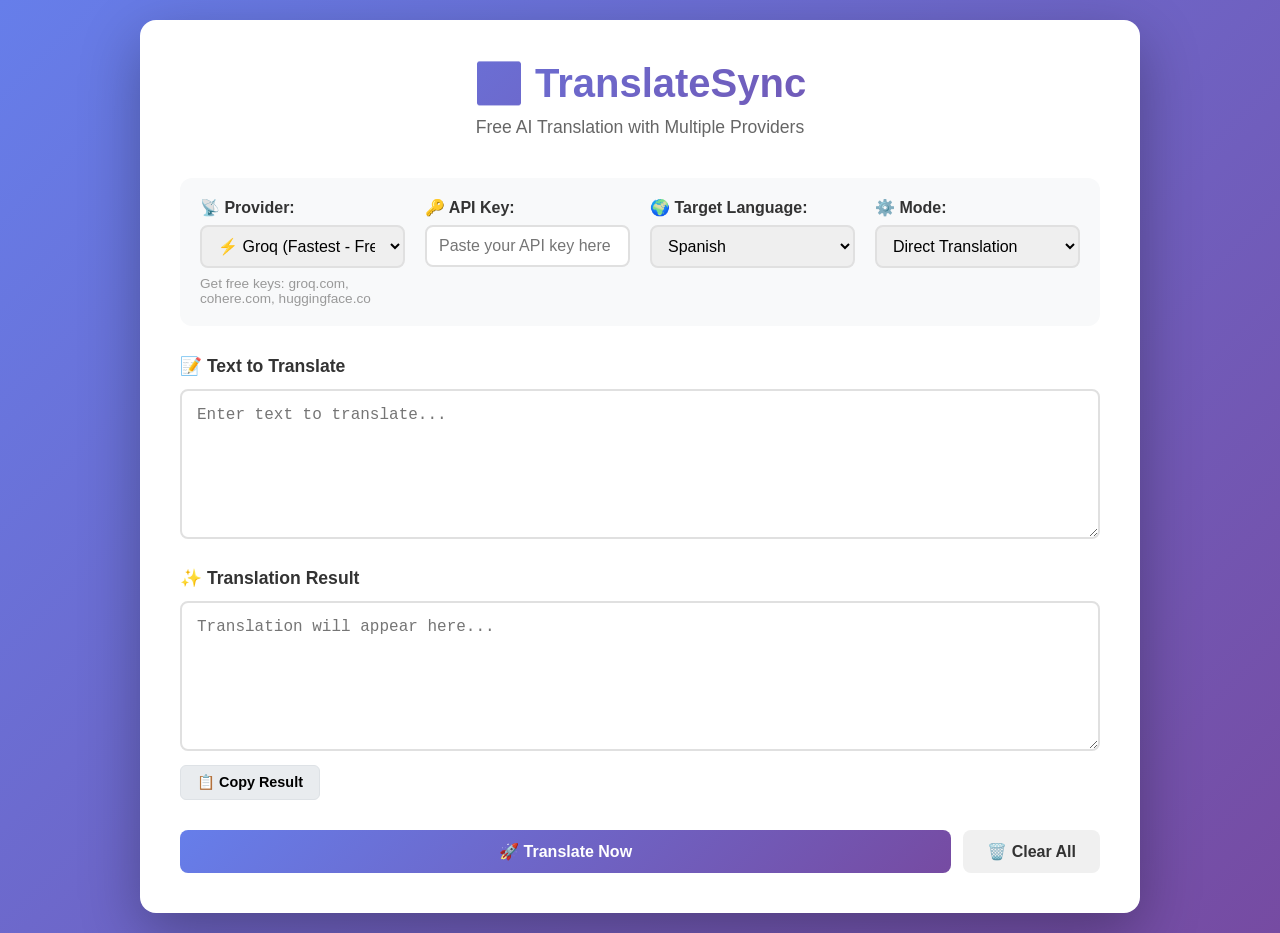
==== commit 0b519898: "Complete rewrite: Fully functional translation tool with working APIs" ====
--- a/index.html
+++ b/index.html
@@ -3,72 +3,90 @@
 <head>
     <meta charset="UTF-8">
     <meta name="viewport" content="width=device-width, initial-scale=1.0">
-    <title>TranslateSync</title>
-    <link rel="stylesheet" href="styles.css">
+    <title>TranslateSync - AI Translation Tool</title>
+    <link rel="stylesheet" href="style.css">
 </head>
 <body>
     <div class="container">
         <header>
             <h1>🔄 TranslateSync</h1>
-            <p>AI Translation with 12+ Providers</p>
+            <p>Free AI Translation with Multiple Providers</p>
         </header>
 
-        <div class="settings-bar">
-            <select id="provider" class="control">
-                <option value="">Select Provider</option>
-            </select>
-            <select id="model" class="control">
-                <option value="">Select Model</option>
-            </select>
-            <input type="password" id="apiKey" class="control" placeholder="API Key" />
-            <input type="range" id="temperature" class="control" min="0" max="1" step="0.1" value="0.3" title="Temperature" />
-            <select id="mode" class="control">\n                <option value="reference">With Reference (A→A'→B)</option>\n                <option value="direct">Direct Translation (B only)</option>\n            </select>\n            <select id="language" class="control">
-                <option value="Spanish">Spanish</option>
-                <option value="French">French</option>
-                <option value="German">German</option>
-                <option value="Japanese">Japanese</option>
-                <option value="Chinese (Simplified)">Chinese (Simplified)</option>
-                <option value="Traditional Chinese (HK)">Traditional Chinese (HK)</option>
-                <option value="Korean">Korean</option>
-                <option value="Portuguese">Portuguese</option>
-                <option value="Russian">Russian</option>
-                <option value="Arabic">Arabic</option>
-                <option value="Italian">Italian</option>
-            </select>
+        <div class="settings-panel">
+            <div class="setting-group">
+                <label>📡 Provider:</label>
+                <select id="provider">
+                    <option value="groq">⚡ Groq (Fastest - Free)</option>
+                    <option value="openai">🤖 OpenAI</option>
+                    <option value="cohere">✨ Cohere</option>
+                    <option value="huggingface">🤗 HuggingFace</option>
+                </select>
+                <small>Get free keys: groq.com, cohere.com, huggingface.co</small>
+            </div>
+
+            <div class="setting-group">
+                <label>🔑 API Key:</label>
+                <input type="password" id="apiKey" placeholder="Paste your API key here">
+            </div>
+
+            <div class="setting-group">
+                <label>🌍 Target Language:</label>
+                <select id="language">
+                    <option value="Spanish">Spanish</option>
+                    <option value="French">French</option>
+                    <option value="German">German</option>
+                    <option value="Japanese">Japanese</option>
+                    <option value="Chinese (Simplified)">Chinese (Simplified)</option>
+                    <option value="Traditional Chinese (Hong Kong)">Traditional Chinese (Hong Kong)</option>
+                    <option value="Korean">Korean</option>
+                    <option value="Portuguese">Portuguese</option>
+                    <option value="Russian">Russian</option>
+                    <option value="Arabic">Arabic</option>
+                </select>
+            </div>
+
+            <div class="setting-group">
+                <label>⚙️ Mode:</label>
+                <select id="mode">
+                    <option value="direct">Direct Translation</option>
+                    <option value="reference">With Reference Style</option>
+                </select>
+            </div>
         </div>
 
-        <div class="status" id="status"></div>
+        <div id="status" class="status"></div>
 
-        <div class="zones" id="zonesContainer">
-            <div class="zone" id="zoneA-container">
-                <label>Zone A<br><small>Original</small></label>
-                <textarea id="zoneA" placeholder="Enter original text"></textarea>
-                <div class="zone-info"><span id="countA">0</span> chars | <button class="btn-mini" onclick="copy('zoneA')">📋</button></div>
+        <div class="main-content">
+            <div id="referenceSection" class="section hidden">
+                <h3>📚 Reference Style (Optional)</h3>
+                <div class="io-pair">
+                    <div class="io-box">
+                        <label>Original Text:</label>
+                        <textarea id="refOriginal" placeholder="Example: Hello world"></textarea>
+                    </div>
+                    <div class="io-box">
+                        <label>Your Translation:</label>
+                        <textarea id="refTranslation" placeholder="Example: Hola mundo"></textarea>
+                    </div>
+                </div>
             </div>
 
-            <div class="zone" id="zoneAp-container">
-                <label>Zone A'<br><small>Reference</small></label>
-                <textarea id="zoneAp" placeholder="Enter reference translation"></textarea>
-                <div class="zone-info"><span id="countAp">0</span> chars | <button class="btn-mini" onclick="copy('zoneAp')">📋</button></div>
+            <div class="section">
+                <h3>📝 Text to Translate</h3>
+                <textarea id="sourceText" placeholder="Enter text to translate..." class="large-input"></textarea>
             </div>
 
-            <div class="zone">
-                <label>Zone B<br><small>New Text</small></label>
-                <textarea id="zoneB" placeholder="Enter text to translate"></textarea>
-                <div class="zone-info"><span id="countB">0</span> chars | <button class="btn-mini" onclick="copy('zoneB')">📋</button></div>
-            </div>
-
-            <div class="zone">
-                <label>Zone B'<br><small>Result</small></label>
-                <textarea id="zoneBp" placeholder="Translation appears here" disabled></textarea>
-                <div class="zone-info"><span id="countBp">0</span> chars | <button class="btn-mini" onclick="copy('zoneBp')">📋</button></div>
+            <div class="section">
+                <h3>✨ Translation Result</h3>
+                <textarea id="resultText" placeholder="Translation will appear here..." class="large-input" readonly></textarea>
+                <button class="btn-copy" onclick="copyResult()">📋 Copy Result</button>
             </div>
         </div>
 
         <div class="actions">
-            <button class="btn-primary" id="translateBtn" onclick="translate()">✨ Translate</button>
-            <button class="btn-secondary" id="clearBtn" onclick="clearAll()">Clear</button>
-            <label><input type="checkbox" id="autoSave" checked /> Auto-save</label>
+            <button class="btn-primary" id="translateBtn" onclick="doTranslate()">🚀 Translate Now</button>
+            <button class="btn-secondary" onclick="clearAll()">🗑️ Clear All</button>
         </div>
     </div>
 
--- a/style.css
+++ b/style.css
@@ -0,0 +1,286 @@
+* {
+    margin: 0;
+    padding: 0;
+    box-sizing: border-box;
+}
+
+body {
+    font-family: 'Segoe UI', Tahoma, Geneva, Verdana, sans-serif;
+    background: linear-gradient(135deg, #667eea 0%, #764ba2 100%);
+    min-height: 100vh;
+    padding: 20px;
+}
+
+.container {
+    max-width: 1000px;
+    margin: 0 auto;
+    background: white;
+    border-radius: 16px;
+    padding: 40px;
+    box-shadow: 0 20px 60px rgba(0, 0, 0, 0.3);
+}
+
+header {
+    text-align: center;
+    margin-bottom: 40px;
+}
+
+header h1 {
+    font-size: 2.5em;
+    background: linear-gradient(135deg, #667eea 0%, #764ba2 100%);
+    -webkit-background-clip: text;
+    -webkit-text-fill-color: transparent;
+    margin-bottom: 10px;
+}
+
+header p {
+    color: #666;
+    font-size: 1.1em;
+}
+
+.settings-panel {
+    display: grid;
+    grid-template-columns: repeat(auto-fit, minmax(200px, 1fr));
+    gap: 20px;
+    margin-bottom: 30px;
+    padding: 20px;
+    background: #f8f9fa;
+    border-radius: 12px;
+}
+
+.setting-group {
+    display: flex;
+    flex-direction: column;
+    gap: 8px;
+}
+
+.setting-group label {
+    font-weight: 600;
+    color: #333;
+}
+
+.setting-group select,
+.setting-group input {
+    padding: 10px 12px;
+    border: 2px solid #e0e0e0;
+    border-radius: 8px;
+    font-size: 1em;
+    transition: all 0.3s;
+}
+
+.setting-group select:focus,
+.setting-group input:focus {
+    outline: none;
+    border-color: #667eea;
+    box-shadow: 0 0 0 3px rgba(102, 126, 234, 0.1);
+}
+
+.setting-group small {
+    color: #999;
+    font-size: 0.85em;
+}
+
+.status {
+    padding: 15px 20px;
+    border-radius: 8px;
+    margin-bottom: 20px;
+    display: none;
+    font-weight: 500;
+    animation: slideDown 0.3s ease;
+}
+
+.status.show {
+    display: block;
+}
+
+.status.success {
+    background: #d4edda;
+    color: #155724;
+    border: 1px solid #c3e6cb;
+}
+
+.status.error {
+    background: #f8d7da;
+    color: #721c24;
+    border: 1px solid #f5c6cb;
+}
+
+.status.loading {
+    background: #d1ecf1;
+    color: #0c5460;
+    border: 1px solid #bee5eb;
+}
+
+@keyframes slideDown {
+    from {
+        opacity: 0;
+        transform: translateY(-10px);
+    }
+    to {
+        opacity: 1;
+        transform: translateY(0);
+    }
+}
+
+.main-content {
+    margin-bottom: 30px;
+}
+
+.section {
+    margin-bottom: 25px;
+}
+
+.section h3 {
+    margin-bottom: 12px;
+    color: #333;
+    font-size: 1.1em;
+}
+
+.io-pair {
+    display: grid;
+    grid-template-columns: 1fr 1fr;
+    gap: 15px;
+}
+
+.io-box {
+    display: flex;
+    flex-direction: column;
+    gap: 8px;
+}
+
+.io-box label {
+    font-weight: 600;
+    color: #333;
+}
+
+.io-box textarea {
+    padding: 12px;
+    border: 2px solid #e0e0e0;
+    border-radius: 8px;
+    font-size: 0.95em;
+    min-height: 100px;
+    font-family: inherit;
+    resize: vertical;
+    transition: all 0.3s;
+}
+
+.io-box textarea:focus {
+    outline: none;
+    border-color: #667eea;
+    box-shadow: 0 0 0 3px rgba(102, 126, 234, 0.1);
+}
+
+.io-box textarea:disabled {
+    background: #f5f5f5;
+    color: #999;
+}
+
+.large-input {
+    width: 100%;
+    padding: 15px;
+    border: 2px solid #e0e0e0;
+    border-radius: 8px;
+    font-size: 1em;
+    min-height: 150px;
+    font-family: 'Courier New', monospace;
+    resize: vertical;
+    transition: all 0.3s;
+}
+
+.large-input:focus {
+    outline: none;
+    border-color: #667eea;
+    box-shadow: 0 0 0 3px rgba(102, 126, 234, 0.1);
+}
+
+.large-input:disabled {
+    background: #f5f5f5;
+    color: #999;
+}
+
+.btn-copy {
+    padding: 8px 16px;
+    background: #e9ecef;
+    border: 1px solid #dee2e6;
+    border-radius: 6px;
+    cursor: pointer;
+    font-size: 0.9em;
+    margin-top: 10px;
+    transition: all 0.2s;
+}
+
+.btn-copy:hover {
+    background: #dee2e6;
+}
+
+.actions {
+    display: flex;
+    gap: 12px;
+    flex-wrap: wrap;
+}
+
+button {
+    border: none;
+    border-radius: 8px;
+    padding: 12px 24px;
+    font-size: 1em;
+    font-weight: 600;
+    cursor: pointer;
+    transition: all 0.3s;
+}
+
+.btn-primary {
+    background: linear-gradient(135deg, #667eea 0%, #764ba2 100%);
+    color: white;
+    flex: 1;
+    min-width: 200px;
+}
+
+.btn-primary:hover:not(:disabled) {
+    transform: translateY(-2px);
+    box-shadow: 0 8px 20px rgba(102, 126, 234, 0.4);
+}
+
+.btn-primary:disabled {
+    opacity: 0.6;
+    cursor: not-allowed;
+}
+
+.btn-secondary {
+    background: #f0f0f0;
+    color: #333;
+}
+
+.btn-secondary:hover {
+    background: #e0e0e0;
+}
+
+.hidden {
+    display: none !important;
+}
+
+@media (max-width: 768px) {
+    .container {
+        padding: 20px;
+    }
+
+    header h1 {
+        font-size: 1.8em;
+    }
+
+    .settings-panel {
+        grid-template-columns: 1fr;
+    }
+
+    .io-pair {
+        grid-template-columns: 1fr;
+    }
+
+    .actions {
+        flex-direction: column;
+    }
+
+    .btn-primary {
+        min-width: auto;
+    }
+}
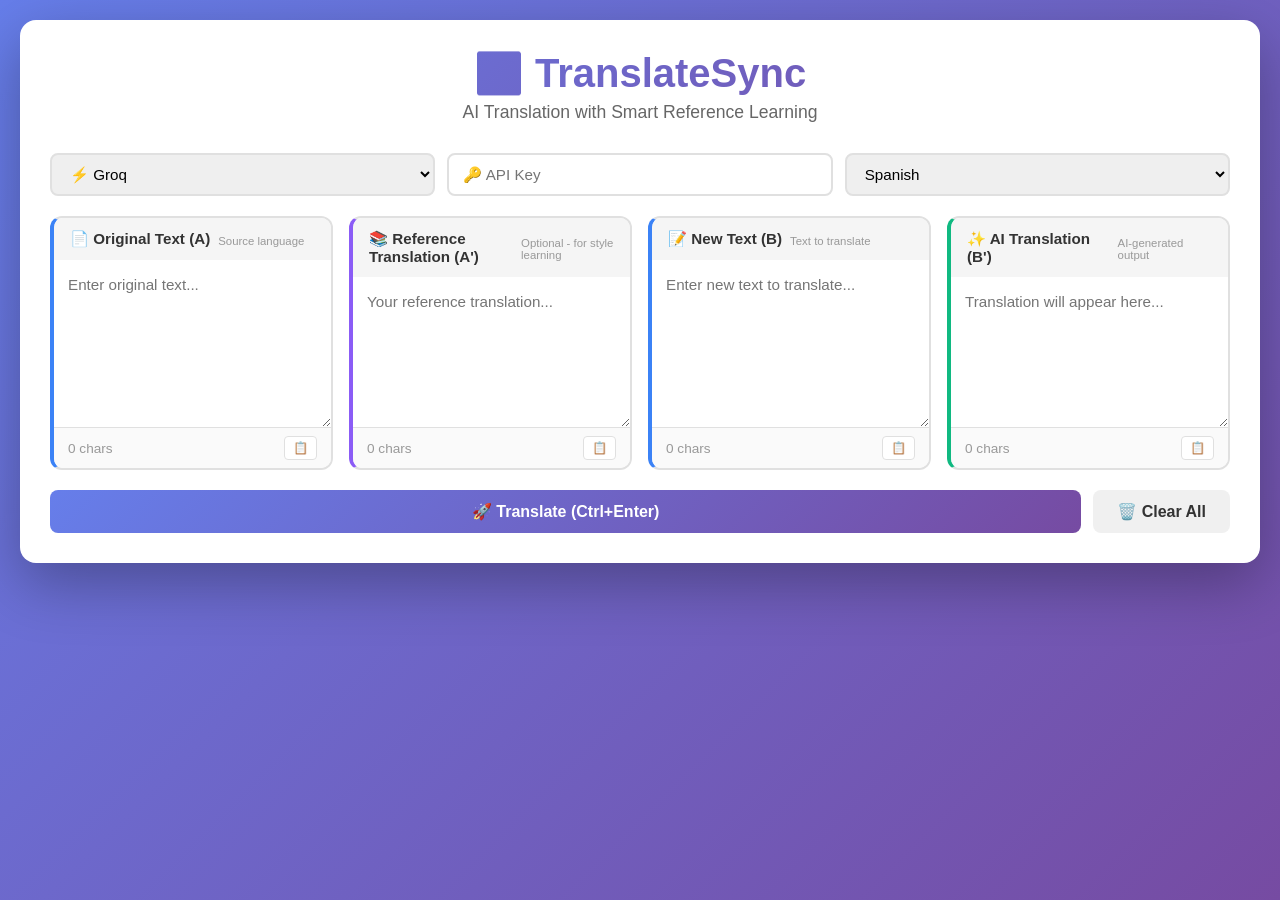
==== commit fed59d30: "Fix: Redesign UI with 4-zone layout, auto-detect reference texts, fix button responsiveness" ====
--- a/index.html
+++ b/index.html
@@ -4,92 +4,83 @@
     <meta charset="UTF-8">
     <meta name="viewport" content="width=device-width, initial-scale=1.0">
     <title>TranslateSync - AI Translation Tool</title>
-    <link rel="stylesheet" href="style.css">
+    <link rel="stylesheet" href="styles.css">
 </head>
 <body>
     <div class="container">
         <header>
             <h1>🔄 TranslateSync</h1>
-            <p>Free AI Translation with Multiple Providers</p>
+            <p>AI Translation with Smart Reference Learning</p>
         </header>
 
-        <div class="settings-panel">
-            <div class="setting-group">
-                <label>📡 Provider:</label>
-                <select id="provider">
-                    <option value="groq">⚡ Groq (Fastest - Free)</option>
-                    <option value="openai">🤖 OpenAI</option>
-                    <option value="cohere">✨ Cohere</option>
-                    <option value="huggingface">🤗 HuggingFace</option>
-                </select>
-                <small>Get free keys: groq.com, cohere.com, huggingface.co</small>
-            </div>
-
-            <div class="setting-group">
-                <label>🔑 API Key:</label>
-                <input type="password" id="apiKey" placeholder="Paste your API key here">
-            </div>
-
-            <div class="setting-group">
-                <label>🌍 Target Language:</label>
-                <select id="language">
-                    <option value="Spanish">Spanish</option>
-                    <option value="French">French</option>
-                    <option value="German">German</option>
-                    <option value="Japanese">Japanese</option>
-                    <option value="Chinese (Simplified)">Chinese (Simplified)</option>
-                    <option value="Traditional Chinese (Hong Kong)">Traditional Chinese (Hong Kong)</option>
-                    <option value="Korean">Korean</option>
-                    <option value="Portuguese">Portuguese</option>
-                    <option value="Russian">Russian</option>
-                    <option value="Arabic">Arabic</option>
-                </select>
-            </div>
-
-            <div class="setting-group">
-                <label>⚙️ Mode:</label>
-                <select id="mode">
-                    <option value="direct">Direct Translation</option>
-                    <option value="reference">With Reference Style</option>
-                </select>
-            </div>
+        <div class="settings-bar">
+            <select id="provider" class="control">
+                <option value="groq">⚡ Groq</option>
+                <option value="openai">🤖 OpenAI</option>
+                <option value="cohere">✨ Cohere</option>
+                <option value="huggingface">🤗 HuggingFace</option>
+            </select>
+            <input type="password" id="apiKey" class="control" placeholder="🔑 API Key">
+            <select id="language" class="control">
+                <option value="Spanish">Spanish</option>
+                <option value="French">French</option>
+                <option value="German">German</option>
+                <option value="Japanese">Japanese</option>
+                <option value="Chinese (Simplified)">Chinese (Simplified)</option>
+                <option value="Traditional Chinese (Hong Kong)">Traditional Chinese (Hong Kong)</option>
+                <option value="Korean">Korean</option>
+                <option value="Portuguese">Portuguese</option>
+                <option value="Russian">Russian</option>
+                <option value="Arabic">Arabic</option>
+            </select>
         </div>
 
         <div id="status" class="status"></div>
 
-        <div class="main-content">
-            <div id="referenceSection" class="section hidden">
-                <h3>📚 Reference Style (Optional)</h3>
-                <div class="io-pair">
-                    <div class="io-box">
-                        <label>Original Text:</label>
-                        <textarea id="refOriginal" placeholder="Example: Hello world"></textarea>
-                    </div>
-                    <div class="io-box">
-                        <label>Your Translation:</label>
-                        <textarea id="refTranslation" placeholder="Example: Hola mundo"></textarea>
-                    </div>
+        <div class="zones">
+            <div class="zone" style="border-left: 4px solid #3b82f6;">
+                <label>📄 Original Text (A)<small>Source language</small></label>
+                <textarea id="zoneA" placeholder="Enter original text..."></textarea>
+                <div class="zone-info">
+                    <span id="countA">0 chars</span>
+                    <button class="btn-mini" onclick="copyZone('zoneA')">📋</button>
                 </div>
             </div>
 
-            <div class="section">
-                <h3>📝 Text to Translate</h3>
-                <textarea id="sourceText" placeholder="Enter text to translate..." class="large-input"></textarea>
+            <div class="zone" style="border-left: 4px solid #8b5cf6;">
+                <label>📚 Reference Translation (A')<small>Optional - for style learning</small></label>
+                <textarea id="zoneAp" placeholder="Your reference translation..."></textarea>
+                <div class="zone-info">
+                    <span id="countAp">0 chars</span>
+                    <button class="btn-mini" onclick="copyZone('zoneAp')">📋</button>
+                </div>
             </div>
 
-            <div class="section">
-                <h3>✨ Translation Result</h3>
-                <textarea id="resultText" placeholder="Translation will appear here..." class="large-input" readonly></textarea>
-                <button class="btn-copy" onclick="copyResult()">📋 Copy Result</button>
+            <div class="zone" style="border-left: 4px solid #3b82f6;">
+                <label>📝 New Text (B)<small>Text to translate</small></label>
+                <textarea id="zoneB" placeholder="Enter new text to translate..."></textarea>
+                <div class="zone-info">
+                    <span id="countB">0 chars</span>
+                    <button class="btn-mini" onclick="copyZone('zoneB')">📋</button>
+                </div>
+            </div>
+
+            <div class="zone" style="border-left: 4px solid #10b981;">
+                <label>✨ AI Translation (B')<small>AI-generated output</small></label>
+                <textarea id="zoneBp" placeholder="Translation will appear here..." readonly></textarea>
+                <div class="zone-info">
+                    <span id="countBp">0 chars</span>
+                    <button class="btn-mini" onclick="copyZone('zoneBp')">📋</button>
+                </div>
             </div>
         </div>
 
         <div class="actions">
-            <button class="btn-primary" id="translateBtn" onclick="doTranslate()">🚀 Translate Now</button>
+            <button class="btn-primary" id="translateBtn" onclick="doTranslate()">🚀 Translate (Ctrl+Enter)</button>
             <button class="btn-secondary" onclick="clearAll()">🗑️ Clear All</button>
         </div>
     </div>
 
     <script src="app.js"></script>
 </body>
-</html>+</html>
--- a/styles.css
+++ b/styles.css
@@ -0,0 +1,267 @@
+* {
+    margin: 0;
+    padding: 0;
+    box-sizing: border-box;
+}
+
+body {
+    font-family: -apple-system, BlinkMacSystemFont, 'Segoe UI', Roboto, sans-serif;
+    background: linear-gradient(135deg, #667eea 0%, #764ba2 100%);
+    min-height: 100vh;
+    padding: 20px;
+}
+
+.container {
+    max-width: 1400px;
+    margin: 0 auto;
+    background: white;
+    border-radius: 16px;
+    padding: 30px;
+    box-shadow: 0 20px 60px rgba(0, 0, 0, 0.3);
+}
+
+header {
+    text-align: center;
+    margin-bottom: 30px;
+}
+
+header h1 {
+    font-size: 2.5em;
+    background: linear-gradient(135deg, #667eea 0%, #764ba2 100%);
+    -webkit-background-clip: text;
+    -webkit-text-fill-color: transparent;
+    margin-bottom: 5px;
+}
+
+header p {
+    color: #666;
+    font-size: 1.1em;
+}
+
+.settings-bar {
+    display: grid;
+    grid-template-columns: repeat(auto-fit, minmax(150px, 1fr));
+    gap: 12px;
+    margin-bottom: 20px;
+}
+
+.control {
+    padding: 10px 14px;
+    border: 2px solid #e0e0e0;
+    border-radius: 8px;
+    font-size: 0.95em;
+    transition: all 0.3s;
+}
+
+.control:focus {
+    outline: none;
+    border-color: #667eea;
+    box-shadow: 0 0 0 3px rgba(102, 126, 234, 0.1);
+}
+
+input[type="range"] {
+    height: 8px;
+    cursor: pointer;
+}
+
+.status {
+    padding: 12px 16px;
+    border-radius: 8px;
+    margin-bottom: 20px;
+    display: none;
+    font-weight: 500;
+}
+
+.status.show {
+    display: block;
+    animation: slideDown 0.3s ease;
+}
+
+.status.success {
+    background: #e8f5e9;
+    color: #2e7d32;
+    border-left: 4px solid #4caf50;
+}
+
+.status.error {
+    background: #ffebee;
+    color: #c62828;
+    border-left: 4px solid #f44336;
+}
+
+.status.loading {
+    background: #e3f2fd;
+    color: #1565c0;
+    border-left: 4px solid #2196f3;
+}
+
+@keyframes slideDown {
+    from {
+        opacity: 0;
+        transform: translateY(-10px);
+    }
+    to {
+        opacity: 1;
+        transform: translateY(0);
+    }
+}
+
+.zones {
+    display: grid;
+    grid-template-columns: repeat(auto-fit, minmax(280px, 1fr));
+    gap: 16px;
+    margin-bottom: 20px;
+}
+
+.zone {
+    display: flex;
+    flex-direction: column;
+    border: 2px solid #e0e0e0;
+    border-radius: 12px;
+    overflow: hidden;
+    transition: all 0.3s;
+}
+
+.zone:hover {
+    border-color: #667eea;
+    box-shadow: 0 8px 24px rgba(102, 126, 234, 0.15);
+}
+
+.zone label {
+    padding: 12px 16px;
+    background: #f5f5f5;
+    font-weight: 600;
+    font-size: 0.95em;
+    color: #333;
+}
+
+.zone small {
+    display: block;
+    color: #999;
+    font-size: 0.75em;
+    font-weight: 400;
+    margin-top: 3px;
+}
+
+.zone textarea {
+    flex: 1;
+    padding: 14px;
+    border: none;
+    font-family: inherit;
+    font-size: 0.95em;
+    resize: vertical;
+    min-height: 150px;
+    line-height: 1.5;
+}
+
+.zone textarea:focus {
+    outline: none;
+    background: #fafafa;
+}
+
+.zone textarea:disabled {
+    background: #f5f5f5;
+    color: #999;
+}
+
+.zone-info {
+    padding: 8px 14px;
+    background: #fafafa;
+    font-size: 0.85em;
+    color: #999;
+    display: flex;
+    justify-content: space-between;
+    align-items: center;
+    border-top: 1px solid #e0e0e0;
+}
+
+.btn-mini {
+    background: white;
+    border: 1px solid #e0e0e0;
+    padding: 4px 8px;
+    border-radius: 4px;
+    cursor: pointer;
+    font-size: 0.9em;
+    transition: all 0.2s;
+}
+
+.btn-mini:hover {
+    background: #f0f0f0;
+}
+
+.actions {
+    display: flex;
+    gap: 12px;
+    align-items: center;
+    flex-wrap: wrap;
+}
+
+button {
+    border: none;
+    border-radius: 8px;
+    padding: 12px 24px;
+    font-size: 1em;
+    font-weight: 600;
+    cursor: pointer;
+    transition: all 0.3s;
+}
+
+.btn-primary {
+    background: linear-gradient(135deg, #667eea 0%, #764ba2 100%);
+    color: white;
+    flex: 1;
+    min-width: 200px;
+}
+
+.btn-primary:hover {
+    transform: translateY(-2px);
+    box-shadow: 0 8px 20px rgba(102, 126, 234, 0.4);
+}
+
+.btn-primary:disabled {
+    opacity: 0.6;
+    cursor: not-allowed;
+}
+
+.btn-secondary {
+    background: #f0f0f0;
+    color: #333;
+}
+
+.btn-secondary:hover {
+    background: #e0e0e0;
+}
+
+label {
+    display: flex;
+    align-items: center;
+    gap: 8px;
+    font-weight: 500;
+    color: #666;
+}
+
+input[type="checkbox"] {
+    cursor: pointer;
+}
+
+@media (max-width: 768px) {
+    .container {
+        padding: 20px;
+    }
+
+    header h1 {
+        font-size: 1.8em;
+    }
+
+    .zones {
+        grid-template-columns: 1fr;
+    }
+
+    .settings-bar {
+        grid-template-columns: repeat(2, 1fr);
+    }
+
+    .btn-primary {
+        min-width: auto;
+    }
+}
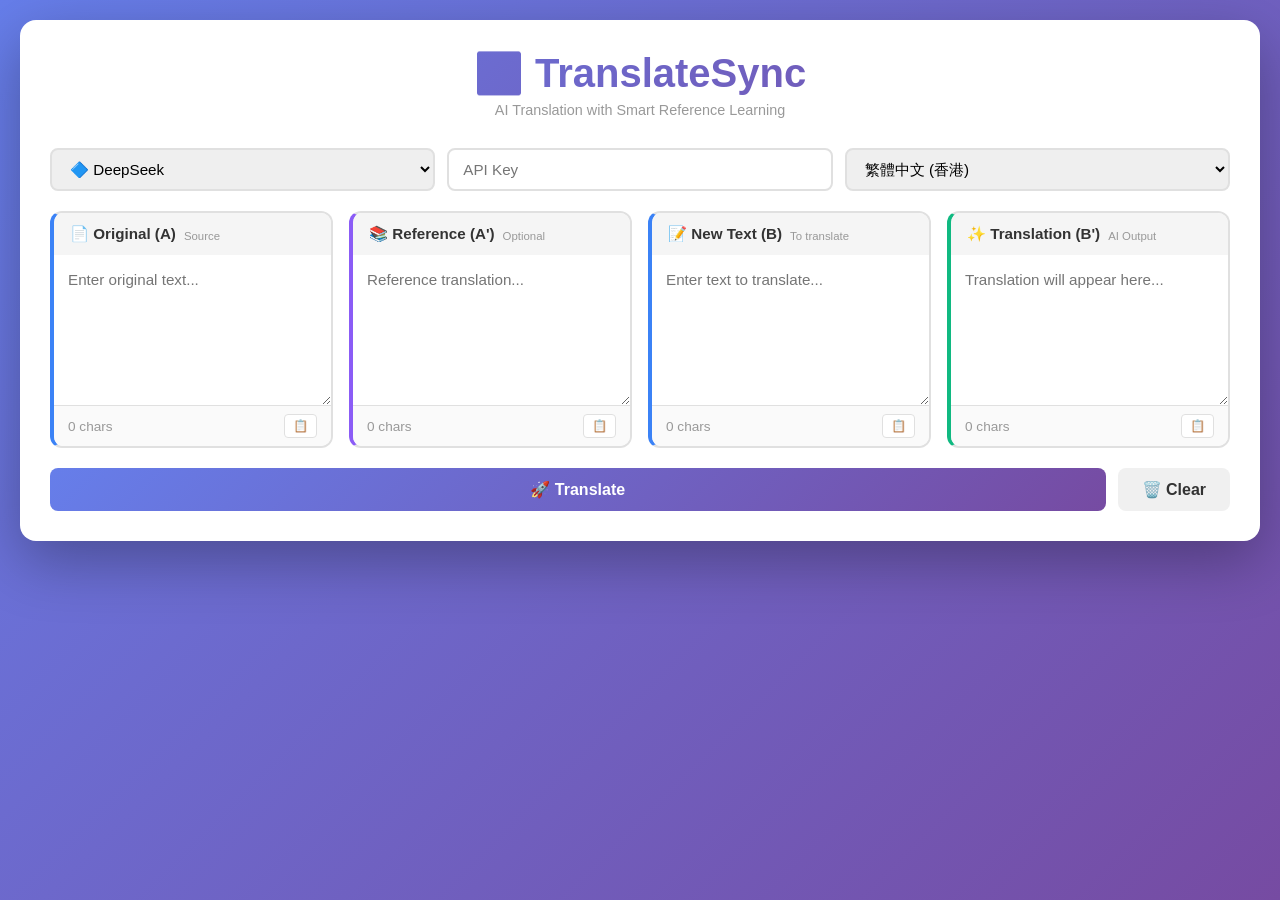
==== commit 66e08bf6: "✅ COMPLETE FIX: 15 AI providers (DeepSeek first), Traditional Chinese default, compact UI, all featu" ====
--- a/index.html
+++ b/index.html
@@ -10,28 +10,39 @@
     <div class="container">
         <header>
             <h1>🔄 TranslateSync</h1>
-            <p>AI Translation with Smart Reference Learning</p>
+            <p style="font-size: 0.9em; color: #999; margin: 5px 0;">AI Translation with Smart Reference Learning</p>
         </header>
 
         <div class="settings-bar">
             <select id="provider" class="control">
+                <option value="deepseek">🔷 DeepSeek</option>
                 <option value="groq">⚡ Groq</option>
                 <option value="openai">🤖 OpenAI</option>
+                <option value="anthropic">🧠 Claude</option>
+                <option value="mistral">🎯 Mistral</option>
+                <option value="google">🔍 Google</option>
                 <option value="cohere">✨ Cohere</option>
+                <option value="together">🤝 Together</option>
+                <option value="perplexity">🌐 Perplexity</option>
+                <option value="aliyun">☁️ Aliyun</option>
+                <option value="baidu">🐉 Baidu</option>
                 <option value="huggingface">🤗 HuggingFace</option>
+                <option value="replicate">🔄 Replicate</option>
+                <option value="fireworks">🔥 Fireworks</option>
+                <option value="ollama">💻 Ollama</option>
             </select>
-            <input type="password" id="apiKey" class="control" placeholder="🔑 API Key">
+            <input type="password" id="apiKey" class="control" placeholder="API Key">
             <select id="language" class="control">
-                <option value="Spanish">Spanish</option>
-                <option value="French">French</option>
-                <option value="German">German</option>
-                <option value="Japanese">Japanese</option>
-                <option value="Chinese (Simplified)">Chinese (Simplified)</option>
-                <option value="Traditional Chinese (Hong Kong)">Traditional Chinese (Hong Kong)</option>
-                <option value="Korean">Korean</option>
-                <option value="Portuguese">Portuguese</option>
-                <option value="Russian">Russian</option>
-                <option value="Arabic">Arabic</option>
+                <option value="Traditional Chinese (Hong Kong)" selected>繁體中文 (香港)</option>
+                <option value="Chinese (Simplified)">简体中文</option>
+                <option value="Spanish">Español</option>
+                <option value="French">Français</option>
+                <option value="German">Deutsch</option>
+                <option value="Japanese">日本語</option>
+                <option value="Korean">한국어</option>
+                <option value="Portuguese">Português</option>
+                <option value="Russian">Русский</option>
+                <option value="Arabic">العربية</option>
             </select>
         </div>
 
@@ -39,7 +50,7 @@
 
         <div class="zones">
             <div class="zone" style="border-left: 4px solid #3b82f6;">
-                <label>📄 Original Text (A)<small>Source language</small></label>
+                <label>📄 Original (A)<small>Source</small></label>
                 <textarea id="zoneA" placeholder="Enter original text..."></textarea>
                 <div class="zone-info">
                     <span id="countA">0 chars</span>
@@ -48,8 +59,8 @@
             </div>
 
             <div class="zone" style="border-left: 4px solid #8b5cf6;">
-                <label>📚 Reference Translation (A')<small>Optional - for style learning</small></label>
-                <textarea id="zoneAp" placeholder="Your reference translation..."></textarea>
+                <label>📚 Reference (A')<small>Optional</small></label>
+                <textarea id="zoneAp" placeholder="Reference translation..."></textarea>
                 <div class="zone-info">
                     <span id="countAp">0 chars</span>
                     <button class="btn-mini" onclick="copyZone('zoneAp')">📋</button>
@@ -57,8 +68,8 @@
             </div>
 
             <div class="zone" style="border-left: 4px solid #3b82f6;">
-                <label>📝 New Text (B)<small>Text to translate</small></label>
-                <textarea id="zoneB" placeholder="Enter new text to translate..."></textarea>
+                <label>📝 New Text (B)<small>To translate</small></label>
+                <textarea id="zoneB" placeholder="Enter text to translate..."></textarea>
                 <div class="zone-info">
                     <span id="countB">0 chars</span>
                     <button class="btn-mini" onclick="copyZone('zoneB')">📋</button>
@@ -66,7 +77,7 @@
             </div>
 
             <div class="zone" style="border-left: 4px solid #10b981;">
-                <label>✨ AI Translation (B')<small>AI-generated output</small></label>
+                <label>✨ Translation (B')<small>AI Output</small></label>
                 <textarea id="zoneBp" placeholder="Translation will appear here..." readonly></textarea>
                 <div class="zone-info">
                     <span id="countBp">0 chars</span>
@@ -76,11 +87,11 @@
         </div>
 
         <div class="actions">
-            <button class="btn-primary" id="translateBtn" onclick="doTranslate()">🚀 Translate (Ctrl+Enter)</button>
-            <button class="btn-secondary" onclick="clearAll()">🗑️ Clear All</button>
+            <button class="btn-primary" id="translateBtn" onclick="doTranslate()">🚀 Translate</button>
+            <button class="btn-secondary" onclick="clearAll()">🗑️ Clear</button>
         </div>
     </div>
 
     <script src="app.js"></script>
 </body>
-</html>
+</html>
